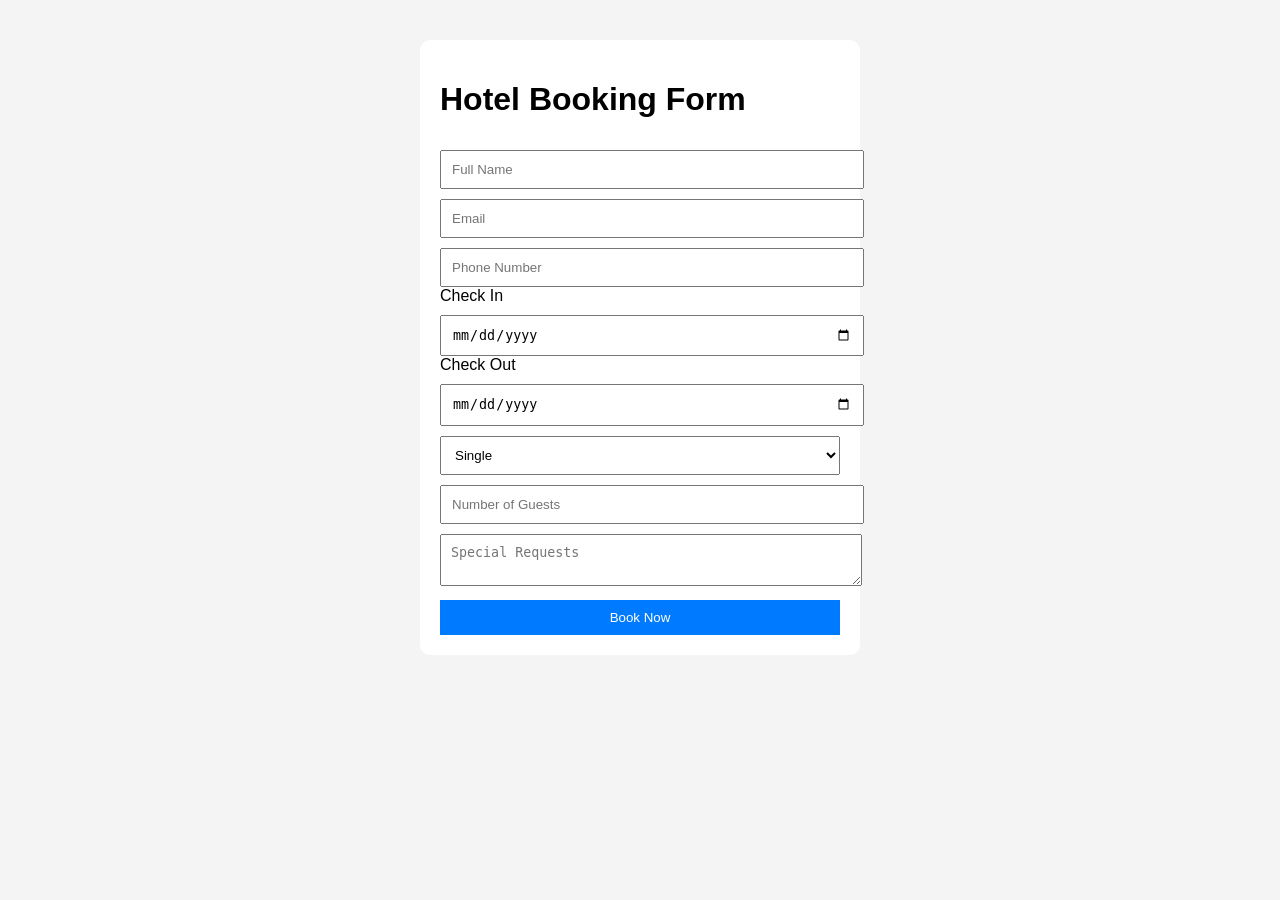
==== templates/index.html @ 66de2d21 "initial commit" ====
<!DOCTYPE html>
<html>

<head>
    <title>Hotel Booking Form</title>
    <link rel="stylesheet" href="/static/style.css">
</head>

<body>

    <div class="container">
        <h1>Hotel Booking Form</h1>

        <form action="/book" method="POST">

            <input type="text" name="full_name" placeholder="Full Name" required>

            <input type="email" name="email" placeholder="Email" required>

            <input type="text" name="phone" placeholder="Phone Number" required>

            <label>Check In</label>
            <input type="date" name="check_in" required>

            <label>Check Out</label>
            <input type="date" name="check_out" required>

            <select name="room_type">
                <option>Single</option>
                <option>Double</option>
                <option>Suite</option>
            </select>

            <input type="number" name="guests" placeholder="Number of Guests">

            <textarea name="requests" placeholder="Special Requests" required></textarea>

            <button type="submit">Book Now</button>

        </form>
    </div>

</body>

</html>
---- static/style.css ----
body {
    font-family: Arial;
    background: #f4f4f4;
}

.container {
    width: 400px;
    margin: auto;
    margin-top: 40px;
    background: white;
    padding: 20px;
    border-radius: 10px;
}

input,
select,
textarea,
button {
    width: 100%;
    padding: 10px;
    margin-top: 10px;
}

button {
    background: #007bff;
    color: white;
    border: none;
}
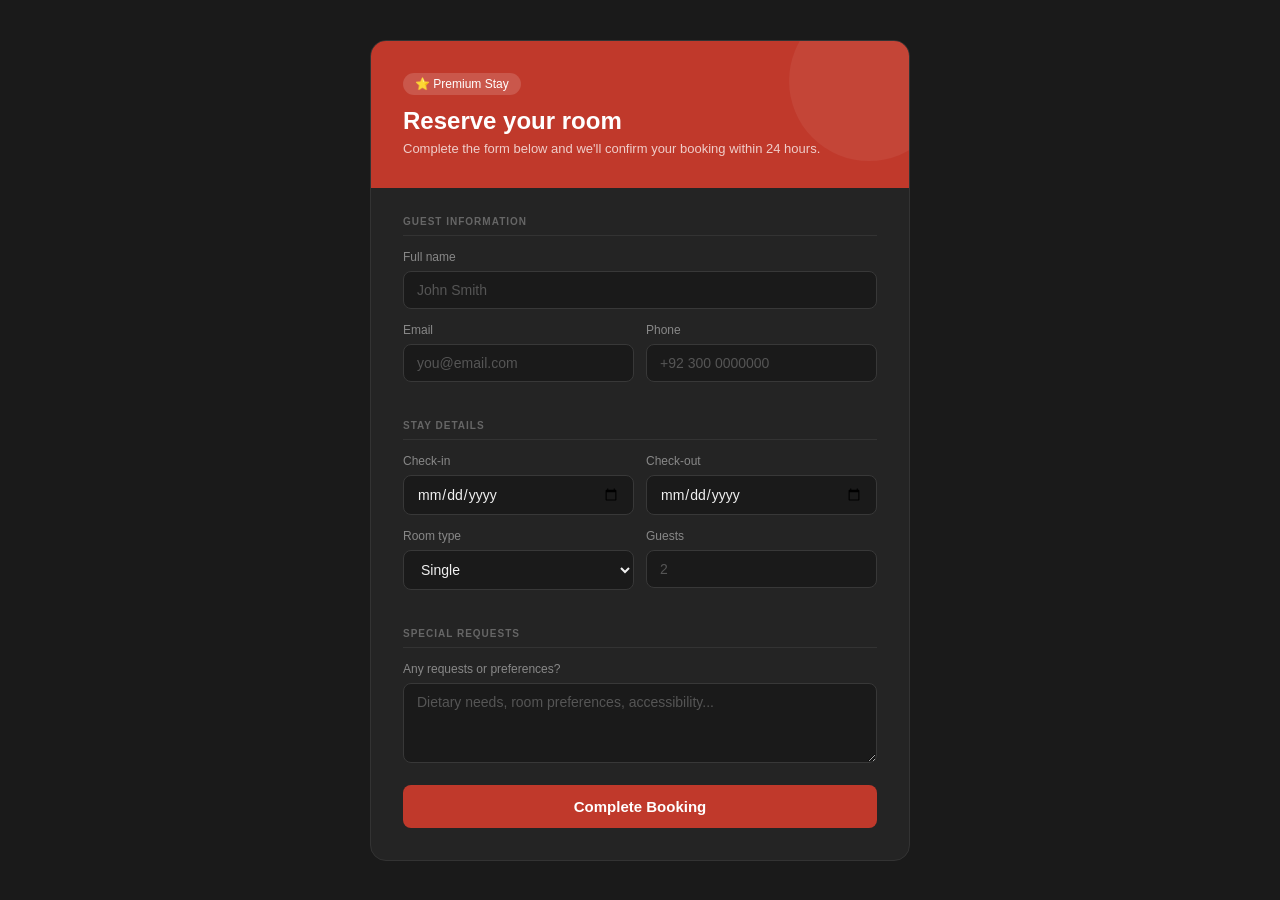
==== commit 6b3562f5: "Redesigning" ====
--- a/templates/index.html
+++ b/templates/index.html
@@ -2,44 +2,69 @@
 <html>
 
 <head>
-    <title>Hotel Booking Form</title>
+    <title>Hotel Booking</title>
     <link rel="stylesheet" href="/static/style.css">
 </head>
 
 <body>
-
-    <div class="container">
-        <h1>Hotel Booking Form</h1>
-
-        <form action="/book" method="POST">
-
-            <input type="text" name="full_name" placeholder="Full Name" required>
-
-            <input type="email" name="email" placeholder="Email" required>
-
-            <input type="text" name="phone" placeholder="Phone Number" required>
-
-            <label>Check In</label>
-            <input type="date" name="check_in" required>
-
-            <label>Check Out</label>
-            <input type="date" name="check_out" required>
-
-            <select name="room_type">
-                <option>Single</option>
-                <option>Double</option>
-                <option>Suite</option>
-            </select>
-
-            <input type="number" name="guests" placeholder="Number of Guests">
-
-            <textarea name="requests" placeholder="Special Requests" required></textarea>
-
-            <button type="submit">Book Now</button>
-
-        </form>
+    <div class="card">
+        <div class="hero">
+            <div class="hero-badge">⭐ Premium Stay</div>
+            <h1>Reserve your room</h1>
+            <p>Complete the form below and we'll confirm your booking within 24 hours.</p>
+        </div>
+        <div class="body">
+            <form action="/book" method="POST">
+                <p class="section">Guest information</p>
+                <div class="field">
+                    <label>Full name</label>
+                    <input type="text" name="full_name" placeholder="John Smith" required>
+                </div>
+                <div class="row">
+                    <div class="field">
+                        <label>Email</label>
+                        <input type="email" name="email" placeholder="you@email.com" required>
+                    </div>
+                    <div class="field">
+                        <label>Phone</label>
+                        <input type="text" name="phone" placeholder="+92 300 0000000" required>
+                    </div>
+                </div>
+                <p class="section">Stay details</p>
+                <div class="row">
+                    <div class="field">
+                        <label>Check-in</label>
+                        <input type="date" name="check_in" required>
+                    </div>
+                    <div class="field">
+                        <label>Check-out</label>
+                        <input type="date" name="check_out" required>
+                    </div>
+                </div>
+                <div class="row">
+                    <div class="field">
+                        <label>Room type</label>
+                        <select name="room_type">
+                            <option>Single</option>
+                            <option>Double</option>
+                            <option>Suite</option>
+                        </select>
+                    </div>
+                    <div class="field">
+                        <label>Guests</label>
+                        <input type="number" name="guests" placeholder="2" min="1" max="10">
+                    </div>
+                </div>
+                <p class="section">Special requests</p>
+                <div class="field">
+                    <label>Any requests or preferences?</label>
+                    <textarea name="requests"
+                        placeholder="Dietary needs, room preferences, accessibility..."></textarea>
+                </div>
+                <button type="submit">Complete Booking</button>
+            </form>
+        </div>
     </div>
-
 </body>
 
 </html>
--- a/static/style.css
+++ b/static/style.css
@@ -1,28 +1,234 @@
+* {
+    box-sizing: border-box;
+    margin: 0;
+    padding: 0;
+}
+
 body {
-    font-family: Arial;
-    background: #f4f4f4;
-}
-
-.container {
-    width: 400px;
-    margin: auto;
-    margin-top: 40px;
-    background: white;
-    padding: 20px;
-    border-radius: 10px;
+    font-family: Arial, sans-serif;
+    background: #1a1a1a;
+    min-height: 100vh;
+    display: flex;
+    align-items: center;
+    justify-content: center;
+    padding: 2rem 1rem;
+}
+
+.card {
+    width: 100%;
+    max-width: 540px;
+    background: #242424;
+    border-radius: 16px;
+    overflow: hidden;
+    border: 1px solid #333;
+}
+
+.hero {
+    background: #C0392B;
+    padding: 2rem;
+    position: relative;
+    overflow: hidden;
+}
+
+.hero::before {
+    content: '';
+    position: absolute;
+    right: -40px;
+    top: -40px;
+    width: 160px;
+    height: 160px;
+    border-radius: 50%;
+    background: rgba(255, 255, 255, 0.06);
+}
+
+.hero-badge {
+    display: inline-block;
+    background: rgba(255, 255, 255, 0.15);
+    border-radius: 20px;
+    padding: 4px 12px;
+    font-size: 12px;
+    color: #fff;
+    margin-bottom: 12px;
+}
+
+.hero h1 {
+    font-size: 24px;
+    font-weight: 600;
+    color: #fff;
+    margin-bottom: 6px;
+}
+
+.hero p {
+    font-size: 13px;
+    color: rgba(255, 255, 255, 0.75);
+}
+
+.body {
+    padding: 1.75rem 2rem 2rem;
+}
+
+.section {
+    font-size: 10px;
+    font-weight: 600;
+    letter-spacing: 0.1em;
+    text-transform: uppercase;
+    color: #666;
+    margin-bottom: 14px;
+    margin-top: 1.5rem;
+    padding-bottom: 8px;
+    border-bottom: 1px solid #333;
+}
+
+.section:first-child {
+    margin-top: 0;
+}
+
+.row {
+    display: grid;
+    grid-template-columns: 1fr 1fr;
+    gap: 12px;
+}
+
+.field {
+    display: flex;
+    flex-direction: column;
+    gap: 7px;
+    margin-bottom: 14px;
+}
+
+.field label {
+    font-size: 12px;
+    font-weight: 500;
+    color: #888;
 }
 
 input,
 select,
-textarea,
-button {
+textarea {
     width: 100%;
-    padding: 10px;
-    margin-top: 10px;
-}
-
-button {
-    background: #007bff;
-    color: white;
+    padding: 10px 13px;
+    border: 1px solid #383838;
+    border-radius: 8px;
+    font-size: 14px;
+    background: #1a1a1a;
+    color: #f0f0f0;
+    font-family: Arial, sans-serif;
+    transition: border-color 0.15s, box-shadow 0.15s;
+}
+
+input::placeholder,
+textarea::placeholder {
+    color: #555;
+}
+
+input:focus,
+select:focus,
+textarea:focus {
+    outline: none;
+    border-color: #C0392B;
+    box-shadow: 0 0 0 3px rgba(192, 57, 43, 0.18);
+}
+
+select option {
+    background: #1a1a1a;
+    color: #f0f0f0;
+}
+
+textarea {
+    resize: vertical;
+    min-height: 80px;
+}
+
+button[type="submit"] {
+    width: 100%;
+    padding: 13px;
+    background: #C0392B;
+    color: #fff;
     border: none;
+    border-radius: 8px;
+    font-size: 15px;
+    font-weight: 600;
+    cursor: pointer;
+    margin-top: 8px;
+    transition: background 0.15s;
+}
+
+button[type="submit"]:hover {
+    background: #a93226;
+}
+
+/* Success page */
+.success-ring {
+    width: 64px;
+    height: 64px;
+    border-radius: 50%;
+    border: 2px solid #C0392B;
+    display: flex;
+    align-items: center;
+    justify-content: center;
+    margin: 0.5rem auto 1.25rem;
+    font-size: 28px;
+    color: #C0392B;
+}
+
+.success-title {
+    font-size: 20px;
+    font-weight: 600;
+    color: #f0f0f0;
+    text-align: center;
+    margin-bottom: 8px;
+}
+
+.success-sub {
+    font-size: 14px;
+    color: #888;
+    text-align: center;
+    margin-bottom: 1.5rem;
+    line-height: 1.6;
+}
+
+.booking-ref {
+    background: #1a1a1a;
+    border: 1px solid #333;
+    border-radius: 10px;
+    padding: 1.25rem;
+}
+
+.ref-row {
+    display: flex;
+    justify-content: space-between;
+    padding: 8px 0;
+    border-bottom: 1px solid #2a2a2a;
+    font-size: 13px;
+}
+
+.ref-row:last-child {
+    border-bottom: none;
+}
+
+.ref-label {
+    color: #666;
+}
+
+.ref-value {
+    color: #f0f0f0;
+    font-weight: 500;
+}
+
+.back-btn {
+    display: block;
+    text-align: center;
+    margin-top: 1.25rem;
+    padding: 10px 24px;
+    border: 1px solid #444;
+    border-radius: 8px;
+    color: #aaa;
+    text-decoration: none;
+    font-size: 14px;
+    transition: border-color 0.15s, color 0.15s;
+}
+
+.back-btn:hover {
+    border-color: #C0392B;
+    color: #f0f0f0;
 }
